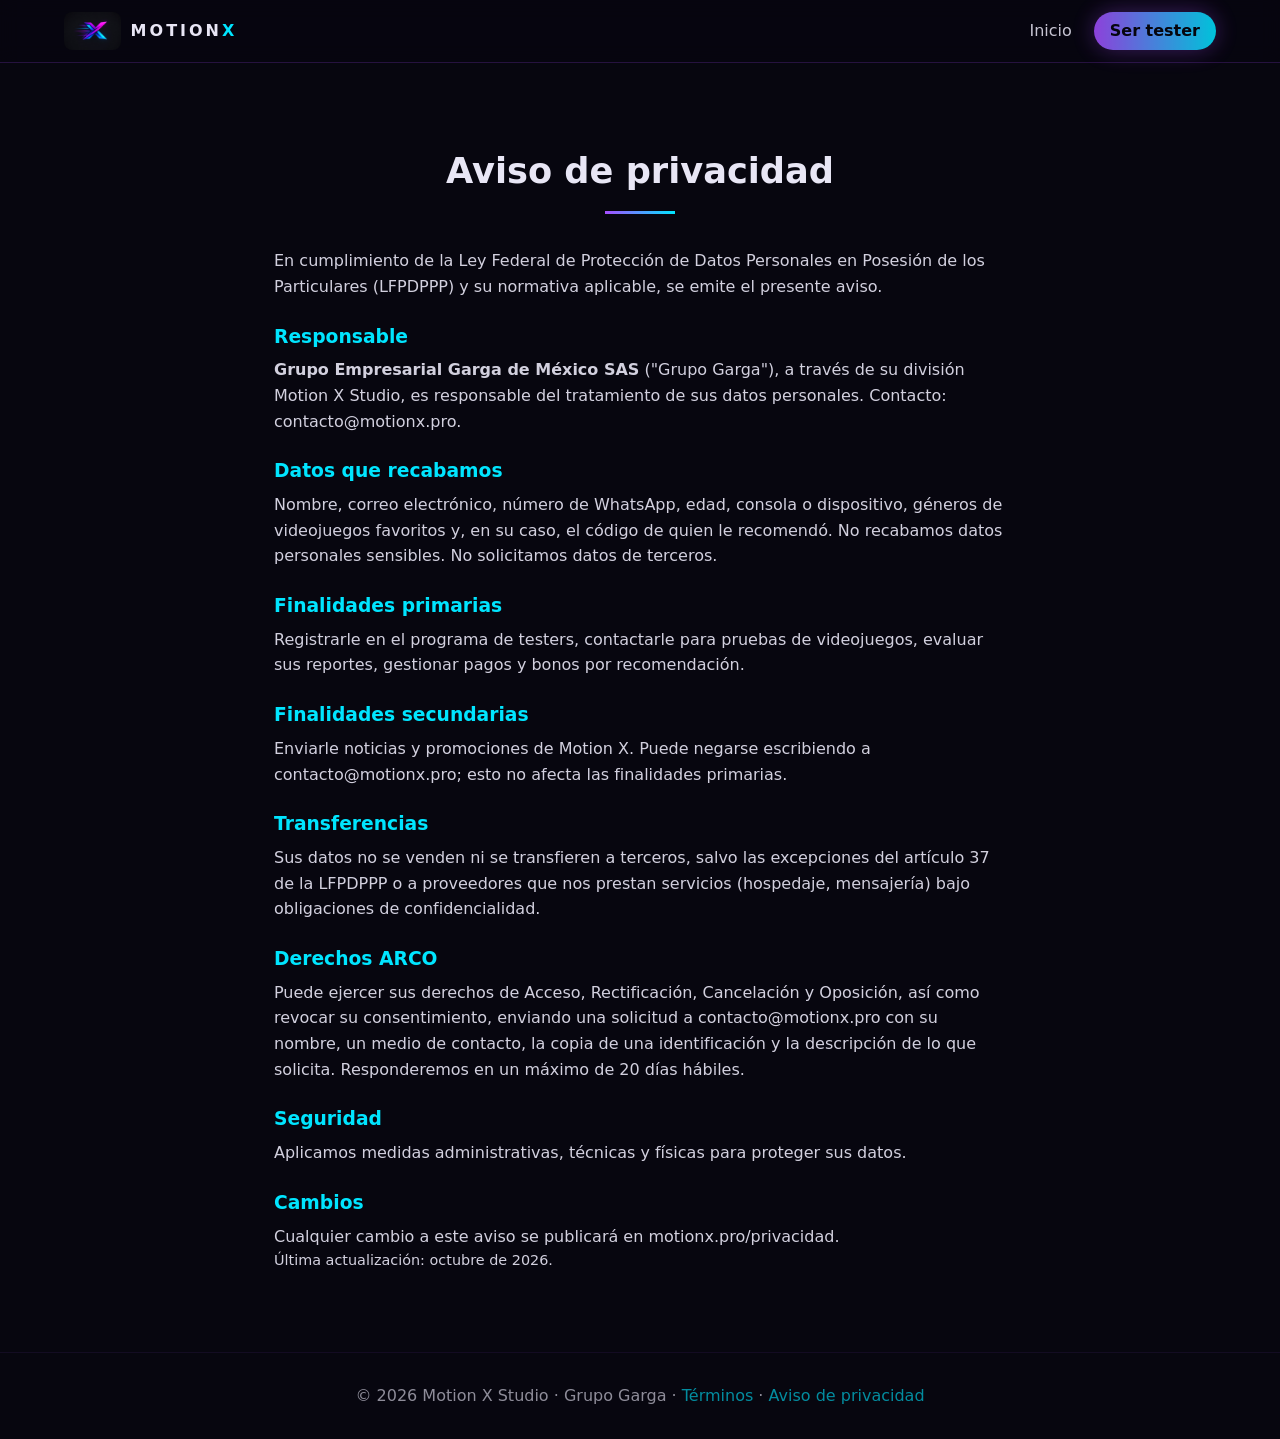
==== privacidad/index.html @ 7672864e "Programa de testers: portada, registro con referidos, backend PHP/MySQL, panel admin, términos y avi" ====
<!doctype html><html lang="es"><head><meta charset="utf-8"><meta name="viewport" content="width=device-width,initial-scale=1"><title>Aviso de privacidad | Motion X</title><link rel="icon" href="/assets/logo.jpg"><link rel="stylesheet" href="/style.css"></head><body>
<header class="nav"><a href="/" class="brand"><img src="/assets/logo.jpg" alt="Motion X"><span>MOTION<b>X</b></span></a><nav><a href="/">Inicio</a><a href="/registro/" class="btn sm">Ser tester</a></nav></header><section class="sec legal"><h2>Aviso de privacidad</h2>
<p>En cumplimiento de la Ley Federal de Protección de Datos Personales en Posesión de los Particulares (LFPDPPP) y su normativa aplicable, se emite el presente aviso.</p>
<h3>Responsable</h3><p><b>Grupo Empresarial Garga de México SAS</b> ("Grupo Garga"), a través de su división Motion X Studio, es responsable del tratamiento de sus datos personales. Contacto: contacto@motionx.pro.</p>
<h3>Datos que recabamos</h3><p>Nombre, correo electrónico, número de WhatsApp, edad, consola o dispositivo, géneros de videojuegos favoritos y, en su caso, el código de quien le recomendó. No recabamos datos personales sensibles. No solicitamos datos de terceros.</p>
<h3>Finalidades primarias</h3><p>Registrarle en el programa de testers, contactarle para pruebas de videojuegos, evaluar sus reportes, gestionar pagos y bonos por recomendación.</p>
<h3>Finalidades secundarias</h3><p>Enviarle noticias y promociones de Motion X. Puede negarse escribiendo a contacto@motionx.pro; esto no afecta las finalidades primarias.</p>
<h3>Transferencias</h3><p>Sus datos no se venden ni se transfieren a terceros, salvo las excepciones del artículo 37 de la LFPDPPP o a proveedores que nos prestan servicios (hospedaje, mensajería) bajo obligaciones de confidencialidad.</p>
<h3>Derechos ARCO</h3><p>Puede ejercer sus derechos de Acceso, Rectificación, Cancelación y Oposición, así como revocar su consentimiento, enviando una solicitud a contacto@motionx.pro con su nombre, un medio de contacto, la copia de una identificación y la descripción de lo que solicita. Responderemos en un máximo de 20 días hábiles.</p>
<h3>Seguridad</h3><p>Aplicamos medidas administrativas, técnicas y físicas para proteger sus datos.</p>
<h3>Cambios</h3><p>Cualquier cambio a este aviso se publicará en motionx.pro/privacidad.</p>
<p class="small">Última actualización: octubre de 2026.</p></section><footer>© <script>document.write(new Date().getFullYear())</script> Motion X Studio · Grupo Garga · <a href="/terminos/">Términos</a> · <a href="/privacidad/">Aviso de privacidad</a></footer></body></html>
---- style.css ----
:root{--p:#a64dff;--c:#00e5ff;--bg:#07060f;--t:#e8e6f5}*{box-sizing:border-box;margin:0}body{font-family:system-ui,Segoe UI,Roboto,sans-serif;background:var(--bg);color:var(--t);line-height:1.6}a{color:inherit;text-decoration:none}
.nav{position:sticky;top:0;z-index:9;display:flex;justify-content:space-between;align-items:center;padding:12px 5vw;background:#07060fcc;backdrop-filter:blur(10px);border-bottom:1px solid #a64dff33}.brand{display:flex;align-items:center;gap:10px;font-weight:800;letter-spacing:3px}.brand img{height:38px;border-radius:8px}.brand b{color:var(--c)}nav a{margin-left:22px;opacity:.85}nav a:hover{color:var(--c)}
.btn{display:inline-block;padding:12px 26px;border-radius:40px;background:linear-gradient(90deg,var(--p),var(--c));color:#07060f;font-weight:700;border:0;cursor:pointer;box-shadow:0 0 24px #a64dff66}.btn.ghost{background:none;color:var(--t);border:1px solid var(--c)}.btn.sm{padding:6px 16px}
.hero{position:relative;min-height:88vh;display:flex;align-items:center;justify-content:space-between;gap:4vw;padding:6vh 5vw;overflow:hidden;flex-wrap:wrap}.glow{position:absolute;inset:-20%;background:radial-gradient(circle at 70% 40%,#a64dff40,transparent 45%),radial-gradient(circle at 20% 80%,#00e5ff30,transparent 40%);z-index:-1}.hero-in{max-width:600px}.tag{color:var(--c);letter-spacing:2px;text-transform:uppercase;font-size:.85rem}h1{font-size:clamp(2.4rem,6vw,4.4rem);line-height:1.1;margin:14px 0}.grad{background:linear-gradient(90deg,var(--p),var(--c));-webkit-background-clip:text;color:transparent}.lead{opacity:.85;font-size:1.15rem}.cta{margin-top:28px;display:flex;gap:14px;flex-wrap:wrap}.hero-logo{width:min(460px,90vw);border-radius:20px;box-shadow:0 0 60px #a64dff55,0 0 120px #00e5ff22}
.sec{padding:80px 5vw}.sec.alt{background:#0d0b1c}h2{font-size:2.2rem;margin-bottom:34px;text-align:center}h2:after{content:"";display:block;width:70px;height:3px;margin:12px auto 0;background:linear-gradient(90deg,var(--p),var(--c))}
.grid2{display:grid;grid-template-columns:repeat(auto-fit,minmax(300px,1fr));gap:28px;max-width:1100px;margin:auto}.card{background:#120f24;border:1px solid #a64dff33;border-radius:18px;overflow:hidden;transition:.3s}.card:hover{transform:translateY(-6px);box-shadow:0 0 30px #00e5ff33}.card img{width:100%;aspect-ratio:16/9;object-fit:cover}.pad{padding:22px}.pill{font-size:.75rem;color:var(--c);border:1px solid var(--c);border-radius:20px;padding:2px 10px}.card h3{margin:10px 0 6px;font-size:1.4rem}
.grid3{display:grid;grid-template-columns:repeat(auto-fit,minmax(240px,1fr));gap:22px;max-width:1100px;margin:auto}.svc{padding:26px;border-radius:16px;background:#141129;border:1px solid #00e5ff22}.svc i{font-style:normal;font-size:2rem}.svc h3{margin:8px 0}.svc p{opacity:.8}
.split{display:grid;grid-template-columns:repeat(auto-fit,minmax(300px,1fr));gap:40px;align-items:center;max-width:1100px;margin:auto}.split img{width:100%;border-radius:18px}.split h2{text-align:left}.split h2:after{margin-left:0}.stats{list-style:none;padding:0;display:flex;gap:26px;margin-top:22px}.stats b{display:block;font-size:1.8rem;color:var(--c)}
.form{max-width:560px;margin:24px auto;display:grid;gap:12px}.form input,.form textarea{padding:14px;border-radius:12px;border:1px solid #a64dff55;background:#07060f;color:var(--t);font:inherit}.center{text-align:center}.small{opacity:.6;font-size:.9rem}footer{text-align:center;padding:30px;opacity:.6;border-top:1px solid #a64dff22}
@media(max-width:700px){nav a:not(.btn){display:none}}
.big{font-size:clamp(1.3rem,3vw,1.8rem);margin-top:6px}.money{color:var(--c);text-shadow:0 0 18px #00e5ff99;font-size:1.2em}.btn.xl{padding:16px 36px;font-size:1.15rem;animation:pulse 2s infinite}@keyframes pulse{50%{box-shadow:0 0 44px #00e5ffaa}}
.note{font-size:.85rem;opacity:.7;margin-top:18px}.note a,.legal a,.chk a,footer a{color:var(--c)}.strip{padding-top:30px}
.box{max-width:620px;margin:auto;background:#120f24;border:1px solid #a64dff44;border-radius:20px;padding:30px}.form select{padding:14px;border-radius:12px;border:1px solid #a64dff55;background:#07060f;color:var(--t);font:inherit}
.chips{border:1px solid #a64dff55;border-radius:12px;padding:12px;display:flex;flex-wrap:wrap;gap:8px}.chips legend{padding:0 6px;opacity:.8}.chips label{background:#1b1735;padding:6px 12px;border-radius:20px;font-size:.9rem}.chk{font-size:.9rem}.hp{position:absolute;left:-9999px}
.reflink{margin-top:20px;text-align:center}.reflink input{width:100%;padding:12px;border-radius:10px;border:1px solid var(--c);background:#07060f;color:var(--c);margin:12px 0;font:inherit}.center-row{justify-content:center}.btn.wa{background:#25d366}.btn.fb{background:#1877f2;color:#fff}
.legal{max-width:860px;margin:auto}.legal h3{margin:22px 0 6px;color:var(--c)}.legal p{opacity:.9}
table{width:100%;border-collapse:collapse;font-size:.88rem}th,td{padding:8px;border-bottom:1px solid #a64dff33;text-align:left}th{color:var(--c)}.wrap{overflow-x:auto}
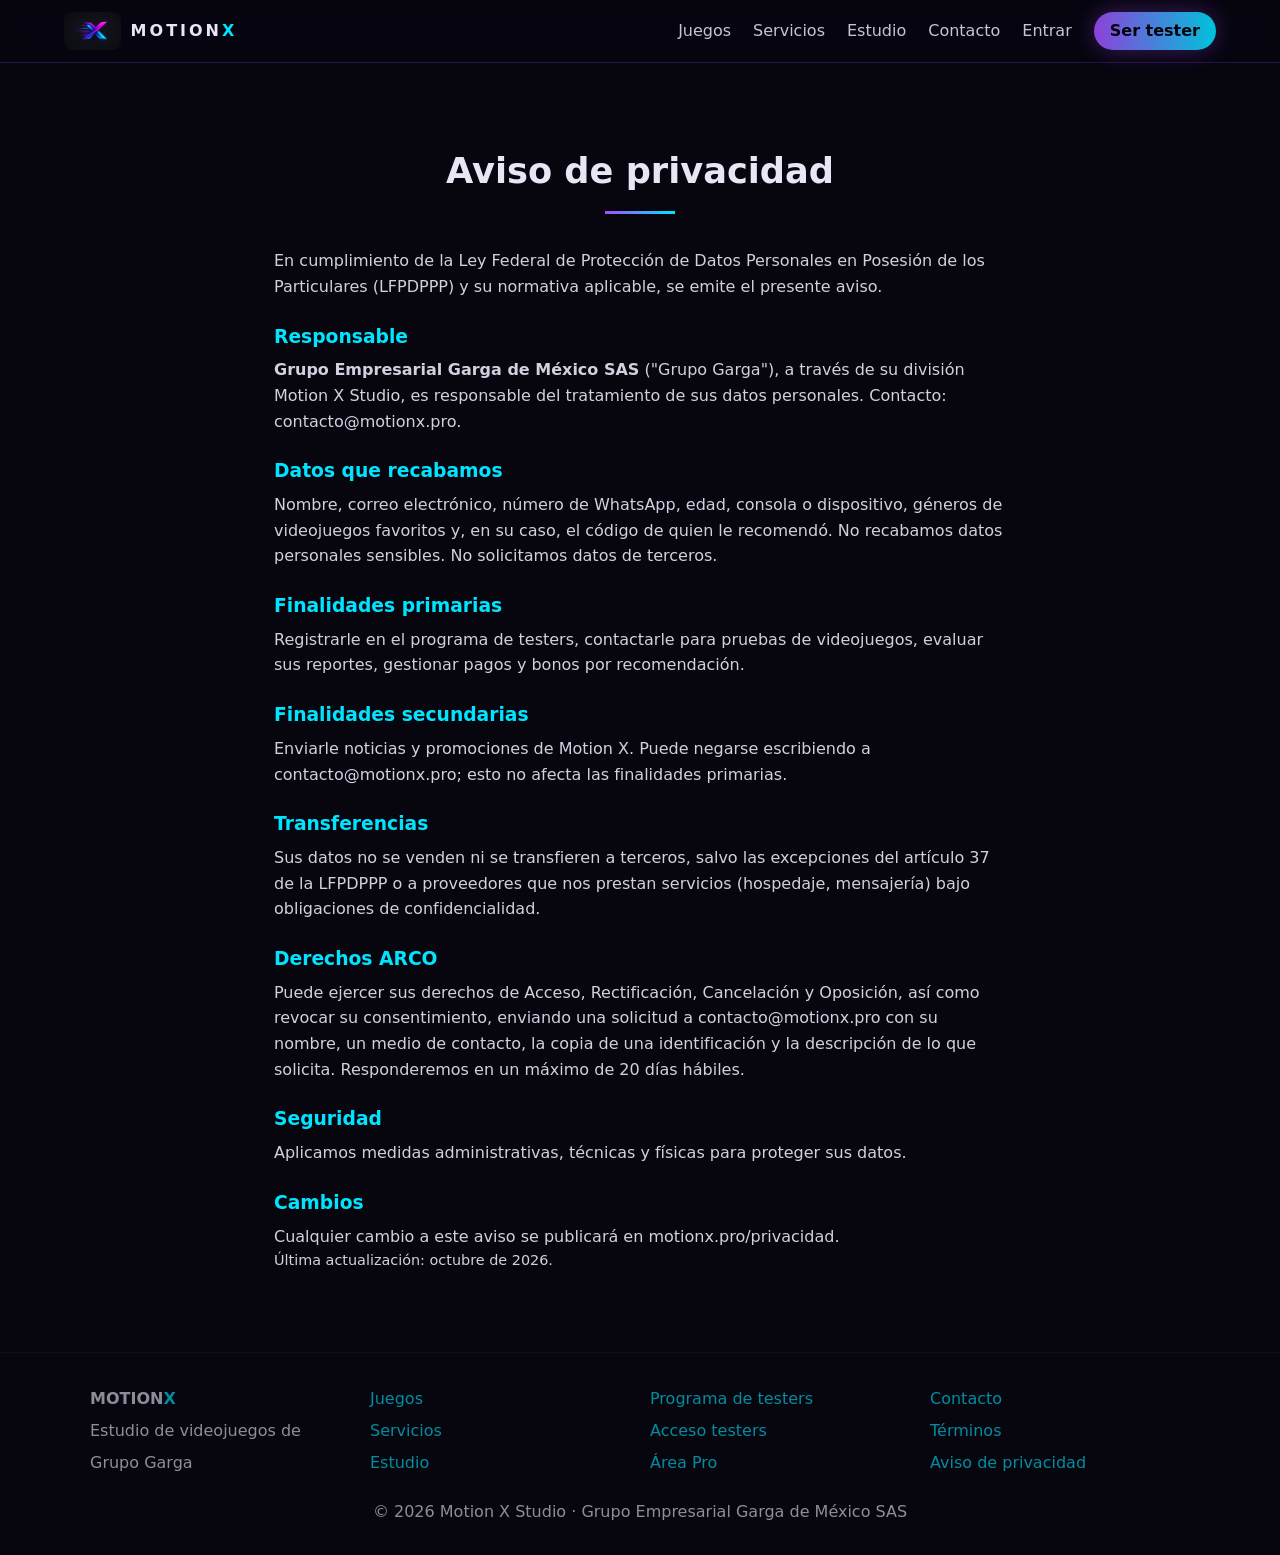
==== commit d3b451aa: "Sitio completo: páginas de juegos, servicios, estudio y contacto; login de testers; Área Pro; panel " ====
--- a/privacidad/index.html
+++ b/privacidad/index.html
@@ -1,5 +1,5 @@
-<!doctype html><html lang="es"><head><meta charset="utf-8"><meta name="viewport" content="width=device-width,initial-scale=1"><title>Aviso de privacidad | Motion X</title><link rel="icon" href="/assets/logo.jpg"><link rel="stylesheet" href="/style.css"></head><body>
-<header class="nav"><a href="/" class="brand"><img src="/assets/logo.jpg" alt="Motion X"><span>MOTION<b>X</b></span></a><nav><a href="/">Inicio</a><a href="/registro/" class="btn sm">Ser tester</a></nav></header><section class="sec legal"><h2>Aviso de privacidad</h2>
+<!doctype html><html lang="es"><head><meta charset="utf-8"><meta name="viewport" content="width=device-width,initial-scale=1"><title>Aviso de privacidad | Motion X</title><meta name="description" content="Motion X, estudio de videojuegos de Grupo Garga."><link rel="icon" href="/assets/logo.jpg"><link rel="stylesheet" href="/style.css"></head><body>
+<header class="nav"><a href="/" class="brand"><img src="/assets/logo.jpg" alt="Motion X"><span>MOTION<b>X</b></span></a><button class="burger" aria-label="Menú" onclick="document.body.classList.toggle('menu')">☰</button><nav><a href="/juegos/">Juegos</a><a href="/servicios/">Servicios</a><a href="/estudio/">Estudio</a><a href="/contacto/">Contacto</a><a href="/login/">Entrar</a><a href="/registro/" class="btn sm">Ser tester</a></nav></header><section class="sec legal"><h2>Aviso de privacidad</h2>
 <p>En cumplimiento de la Ley Federal de Protección de Datos Personales en Posesión de los Particulares (LFPDPPP) y su normativa aplicable, se emite el presente aviso.</p>
 <h3>Responsable</h3><p><b>Grupo Empresarial Garga de México SAS</b> ("Grupo Garga"), a través de su división Motion X Studio, es responsable del tratamiento de sus datos personales. Contacto: contacto@motionx.pro.</p>
 <h3>Datos que recabamos</h3><p>Nombre, correo electrónico, número de WhatsApp, edad, consola o dispositivo, géneros de videojuegos favoritos y, en su caso, el código de quien le recomendó. No recabamos datos personales sensibles. No solicitamos datos de terceros.</p>
@@ -9,4 +9,4 @@
 <h3>Derechos ARCO</h3><p>Puede ejercer sus derechos de Acceso, Rectificación, Cancelación y Oposición, así como revocar su consentimiento, enviando una solicitud a contacto@motionx.pro con su nombre, un medio de contacto, la copia de una identificación y la descripción de lo que solicita. Responderemos en un máximo de 20 días hábiles.</p>
 <h3>Seguridad</h3><p>Aplicamos medidas administrativas, técnicas y físicas para proteger sus datos.</p>
 <h3>Cambios</h3><p>Cualquier cambio a este aviso se publicará en motionx.pro/privacidad.</p>
-<p class="small">Última actualización: octubre de 2026.</p></section><footer>© <script>document.write(new Date().getFullYear())</script> Motion X Studio · Grupo Garga · <a href="/terminos/">Términos</a> · <a href="/privacidad/">Aviso de privacidad</a></footer></body></html>+<p class="small">Última actualización: octubre de 2026.</p></section><footer><div class="fcols"><div><b>MOTION<span class="c">X</span></b><br>Estudio de videojuegos de Grupo Garga</div><div><a href="/juegos/">Juegos</a><br><a href="/servicios/">Servicios</a><br><a href="/estudio/">Estudio</a></div><div><a href="/registro/">Programa de testers</a><br><a href="/login/">Acceso testers</a><br><a href="/pro/">Área Pro</a></div><div><a href="/contacto/">Contacto</a><br><a href="/terminos/">Términos</a><br><a href="/privacidad/">Aviso de privacidad</a></div></div><p>© 2026 Motion X Studio · Grupo Empresarial Garga de México SAS</p></footer></body></html>
--- a/style.css
+++ b/style.css
@@ -15,3 +15,9 @@
 .reflink{margin-top:20px;text-align:center}.reflink input{width:100%;padding:12px;border-radius:10px;border:1px solid var(--c);background:#07060f;color:var(--c);margin:12px 0;font:inherit}.center-row{justify-content:center}.btn.wa{background:#25d366}.btn.fb{background:#1877f2;color:#fff}
 .legal{max-width:860px;margin:auto}.legal h3{margin:22px 0 6px;color:var(--c)}.legal p{opacity:.9}
 table{width:100%;border-collapse:collapse;font-size:.88rem}th,td{padding:8px;border-bottom:1px solid #a64dff33;text-align:left}th{color:var(--c)}.wrap{overflow-x:auto}
+.c{color:var(--c)}.list{margin:8px 0 16px 20px}.list li{margin:4px 0}.burger{display:none;background:none;border:0;color:var(--t);font-size:1.6rem}
+footer{text-align:left}.fcols{display:grid;grid-template-columns:repeat(auto-fit,minmax(170px,1fr));gap:20px;max-width:1100px;margin:0 auto 20px;line-height:2}footer>p{text-align:center}
+.prog{height:16px;background:#1b1735;border-radius:10px;overflow:hidden;margin:14px 0}.prog>div{height:100%;background:linear-gradient(90deg,var(--p),var(--c))}
+.kpis{display:grid;grid-template-columns:repeat(auto-fit,minmax(150px,1fr));gap:14px}.kpi{background:#141129;border:1px solid #00e5ff33;border-radius:14px;padding:16px;text-align:center}.kpi b{display:block;font-size:1.7rem;color:var(--c)}
+.lock{filter:blur(3px);pointer-events:none;opacity:.5}.pro-sec{max-width:1100px;margin:0 auto 40px}.pro-sec h3{margin-bottom:14px}
+@media(max-width:700px){.burger{display:block}nav{display:none}body.menu nav{display:flex;flex-direction:column;position:absolute;top:62px;right:0;left:0;background:#07060f;padding:16px 5vw;gap:12px}body.menu nav a{margin:0;display:block}nav a:not(.btn){display:block}}
